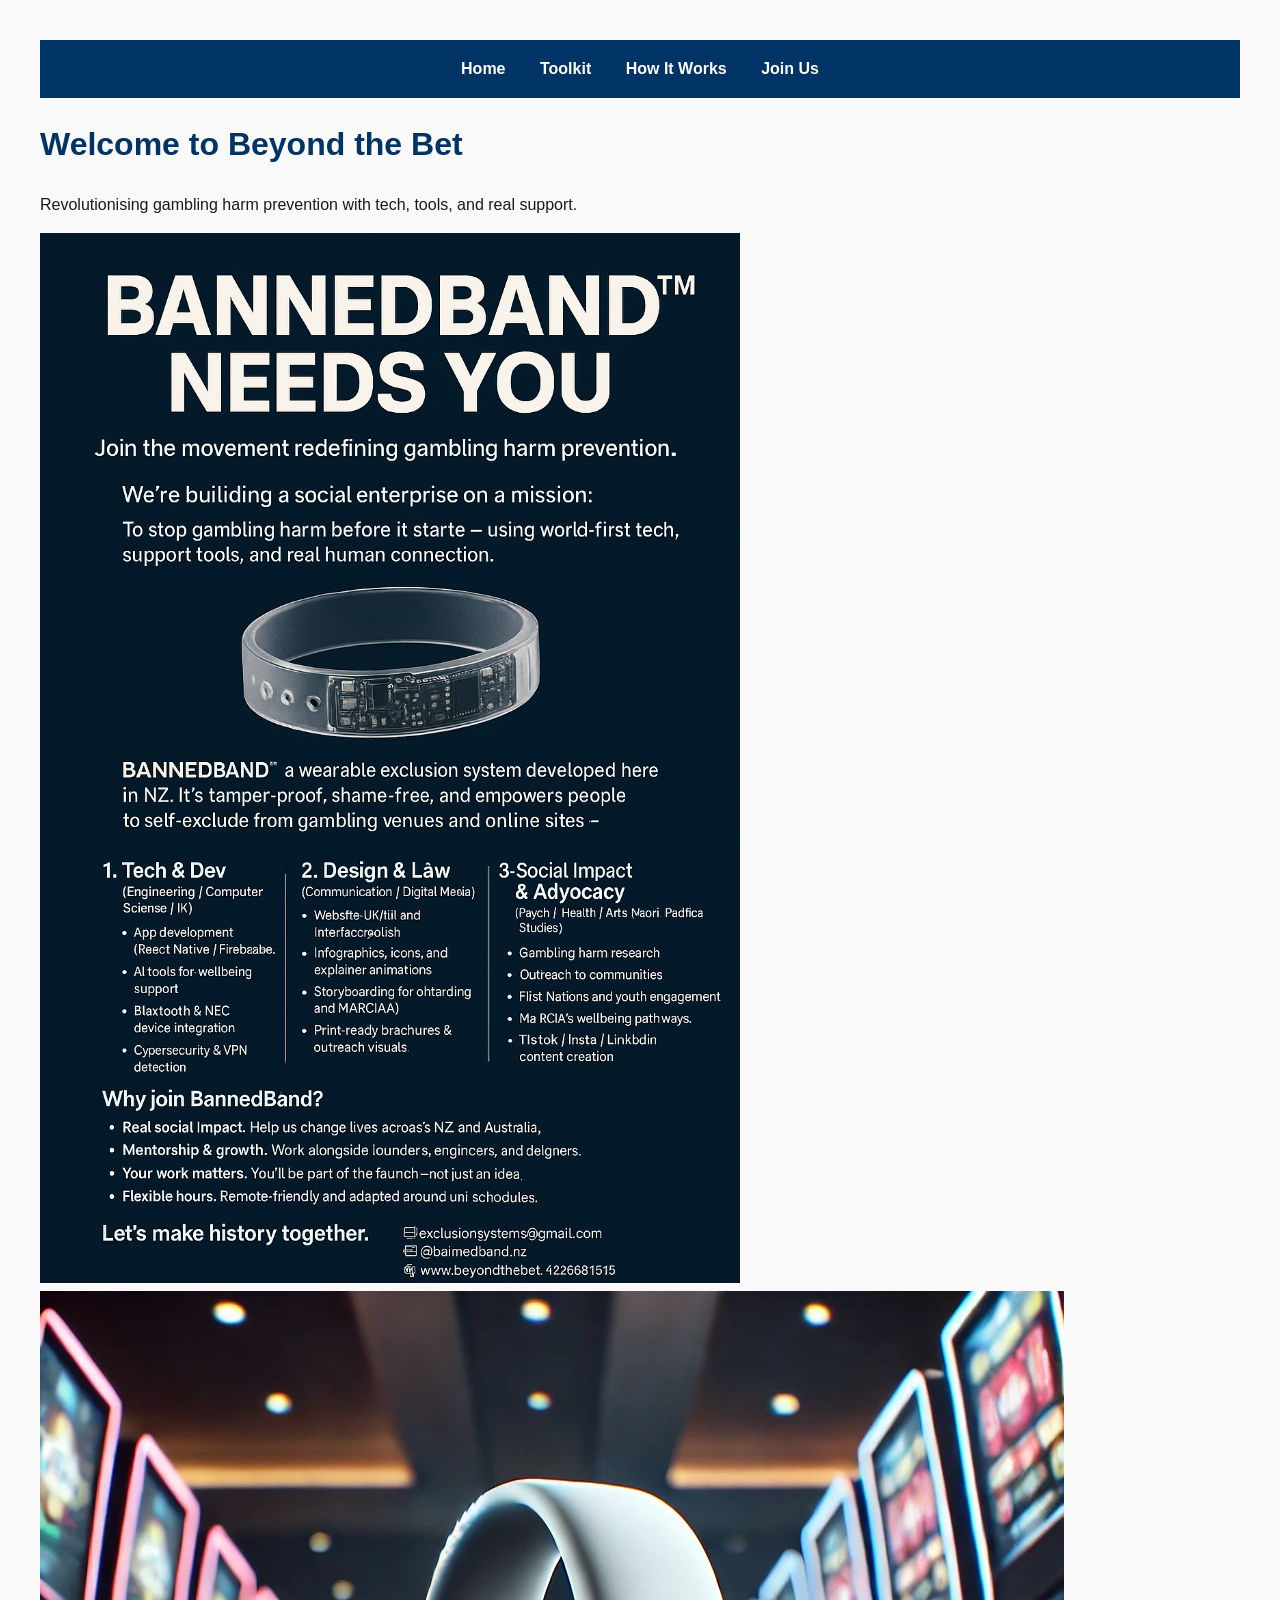
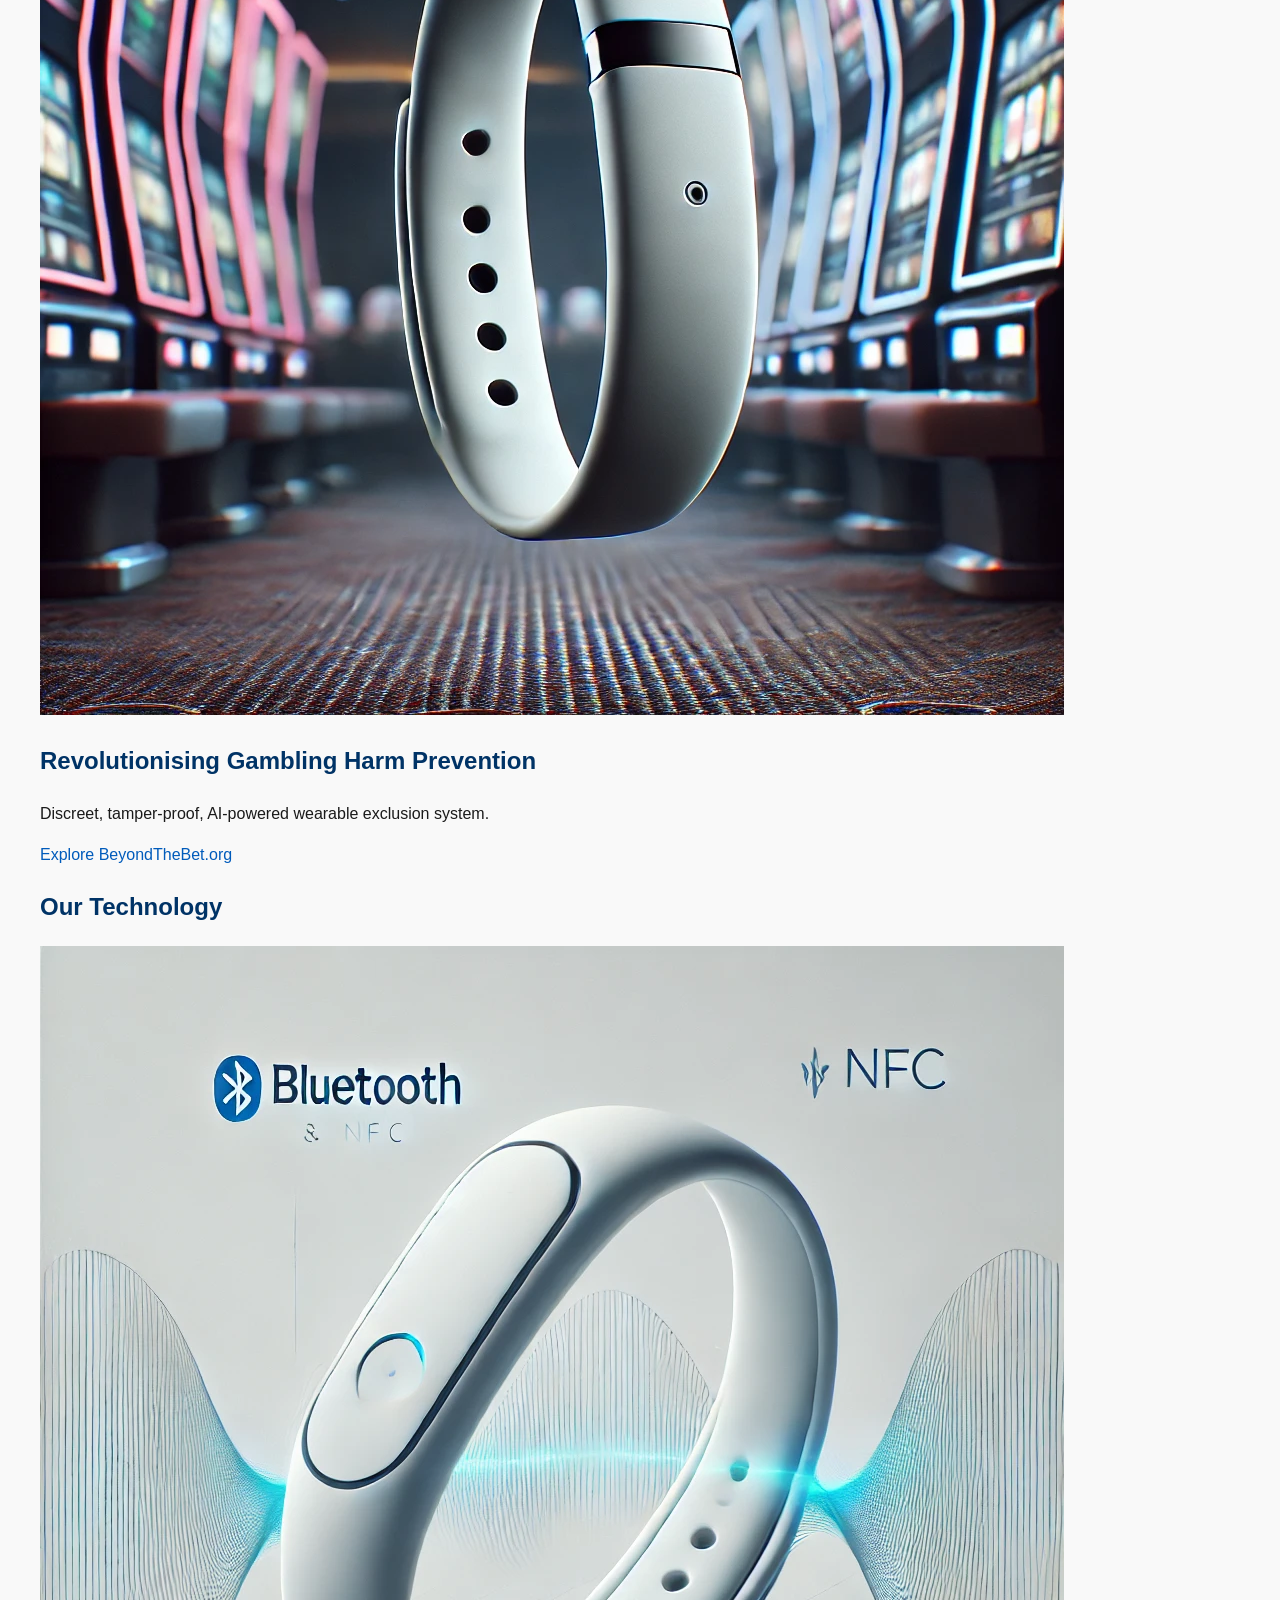
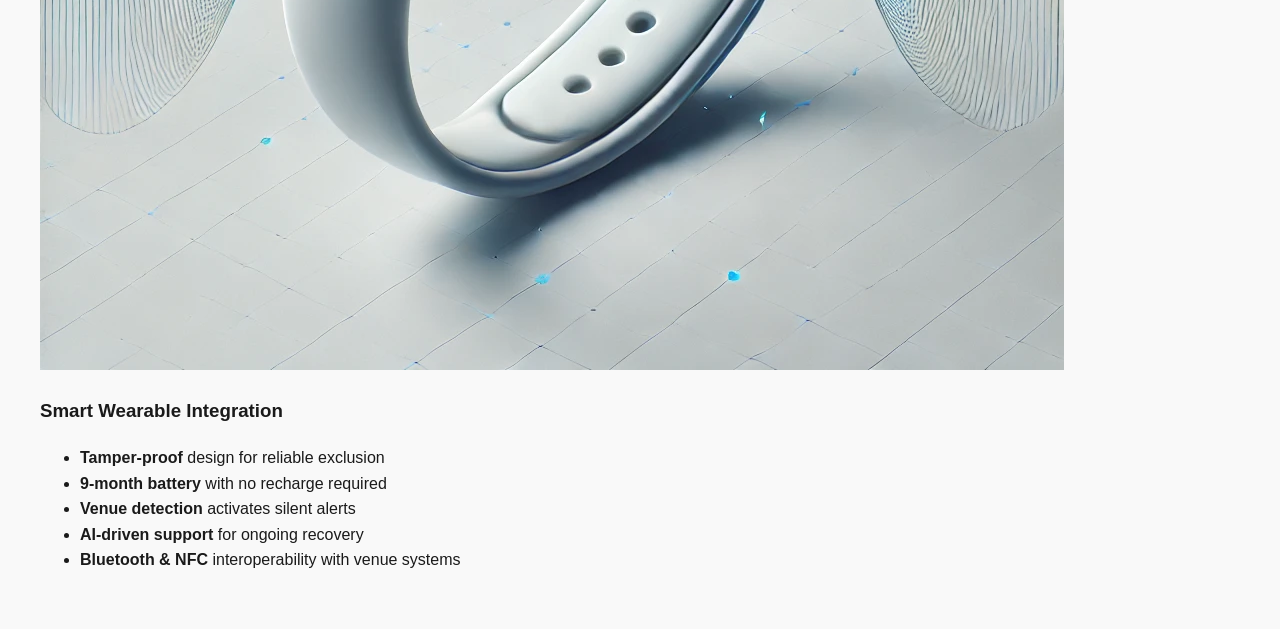
==== index.html @ adf315ad "Initial commit: full public Beyond the Bet site" ====
<!DOCTYPE html>
    <html lang="en"><head><meta charset="UTF-8"><title>Beyond the Bet</title>
    <link rel="stylesheet" href="style.css"></head>
    <body>
<nav>
  <a href="index.html">Home</a>
  <a href="tools.html">Toolkit</a>
  <a href="system.html">How It Works</a>
  <a href="join.html">Join Us</a>
</nav>

    <h1>Welcome to Beyond the Bet</h1>
    <p>Revolutionising gambling harm prevention with tech, tools, and real support.</p>
    <img src="BannedBand Recruitment Poster Design.png" alt="Recruitment Poster" style="width:100%;max-width:700px;">
    
<!-- Hero Section -->
<section class="hero-section bg-black text-white py-16 px-6 text-center">
  <img src="hero_bannedband.webp" alt="BannedBand in casino environment" class="mx-auto w-full max-w-4xl rounded-xl shadow-lg mb-8" />
  <h1 class="text-4xl font-bold mb-4">Revolutionising Gambling Harm Prevention</h1>
  <p class="text-lg max-w-2xl mx-auto">Discreet, tamper-proof, AI-powered wearable exclusion system.</p>
  <a href="/" class="mt-6 inline-block bg-blue-600 text-white font-semibold py-2 px-6 rounded-full hover:bg-blue-700 transition">Explore BeyondTheBet.org</a>
</section>

<!-- Technology Section -->
<section class="technology-section bg-white text-black py-16 px-6">
  <h2 class="text-3xl font-bold text-center mb-8">Our Technology</h2>
  <div class="max-w-5xl mx-auto grid md:grid-cols-2 gap-12 items-center">
    <img src="tech_bluetooth_nfc.webp" alt="Bluetooth and NFC wearable technology" class="rounded-xl shadow-lg">
    <div>
      <h3 class="text-2xl font-semibold mb-4">Smart Wearable Integration</h3>
      <ul class="space-y-2 list-disc list-inside text-lg">
        <li><strong>Tamper-proof</strong> design for reliable exclusion</li>
        <li><strong>9-month battery</strong> with no recharge required</li>
        <li><strong>Venue detection</strong> activates silent alerts</li>
        <li><strong>AI-driven support</strong> for ongoing recovery</li>
        <li><strong>Bluetooth & NFC</strong> interoperability with venue systems</li>
      </ul>
    </div>
  </div>
</section>

</body></html>
---- style.css ----
body {
  background: #f9f9f9;
  font-family: 'Segoe UI', sans-serif;
  color: #1a1a1a;
  padding: 2rem;
  line-height: 1.6;
}
h1, h2 {
  color: #003366;
}
a {
  color: #005bbb;
  text-decoration: none;
}
a:hover {
  text-decoration: underline;
}
nav {
  background: #003366;
  padding: 1rem;
  text-align: center;
}
nav a {
  margin: 0 15px;
  color: white;
  font-weight: bold;
}
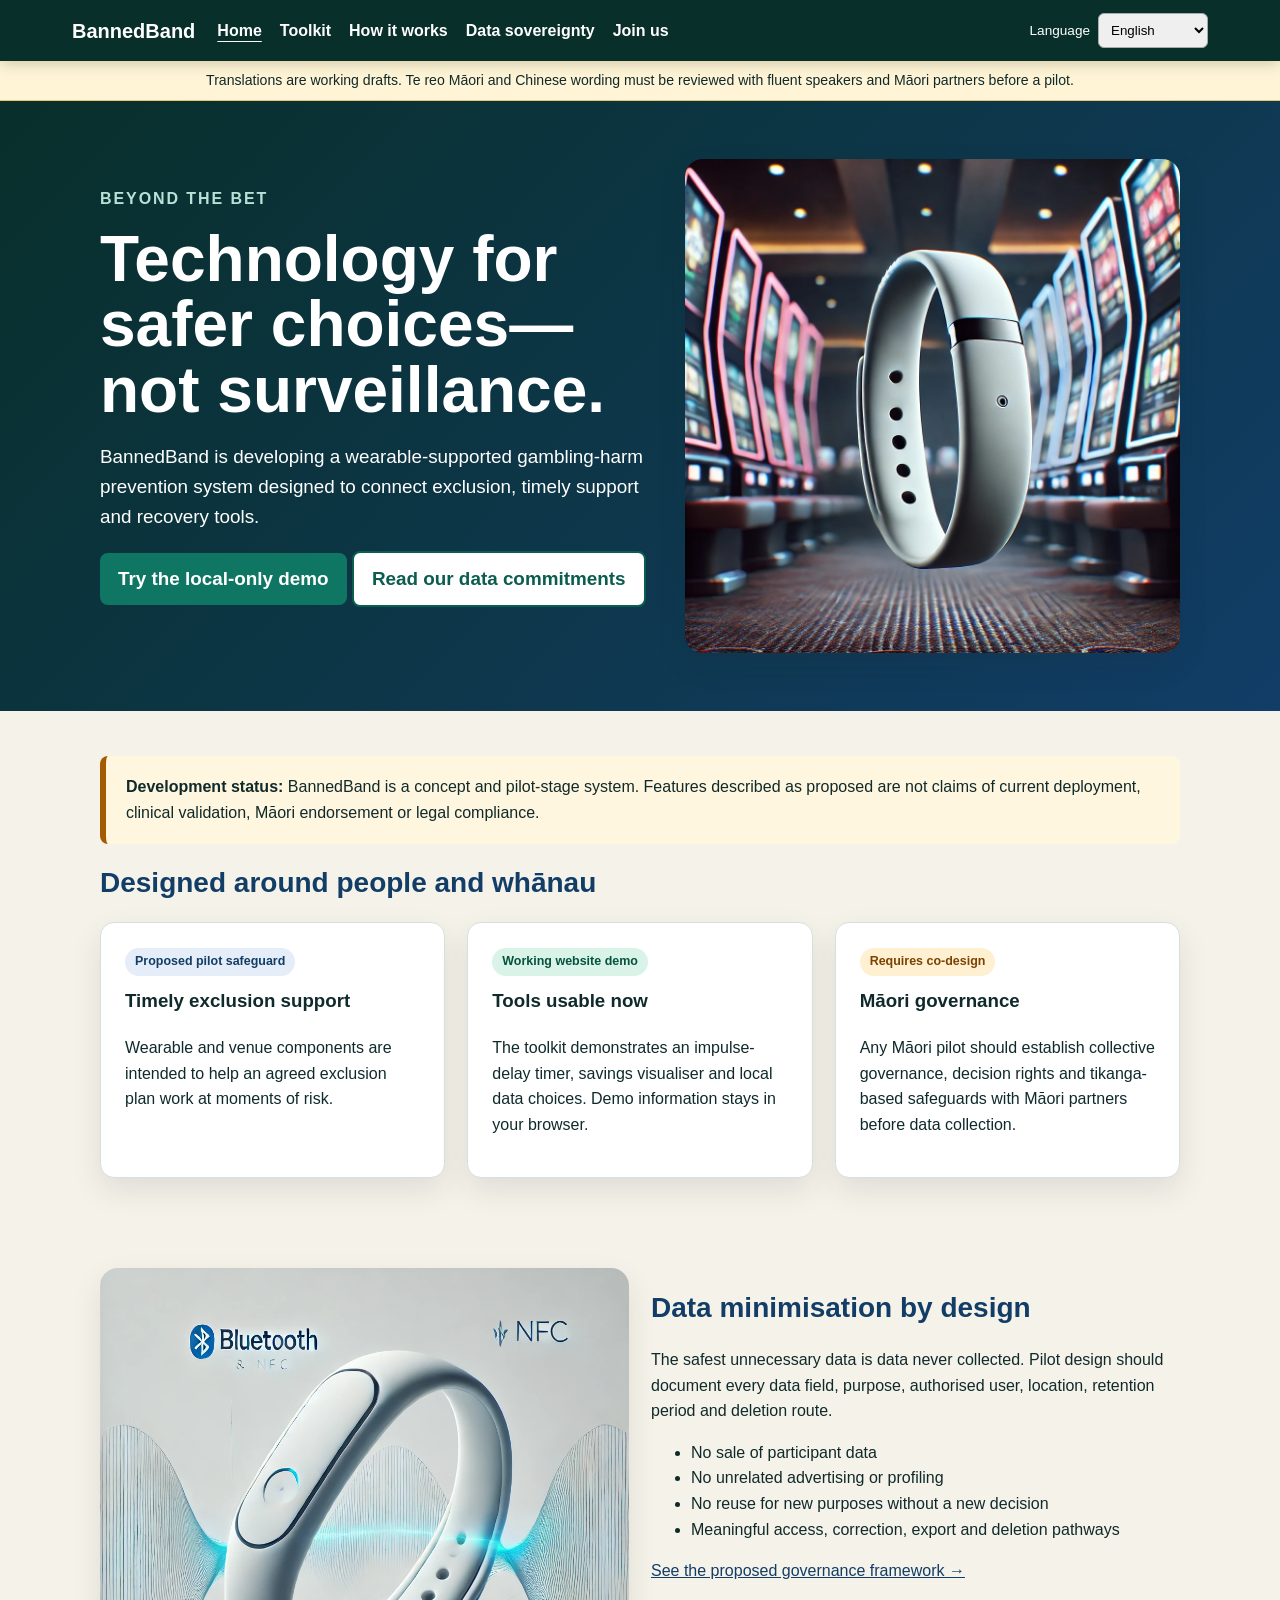
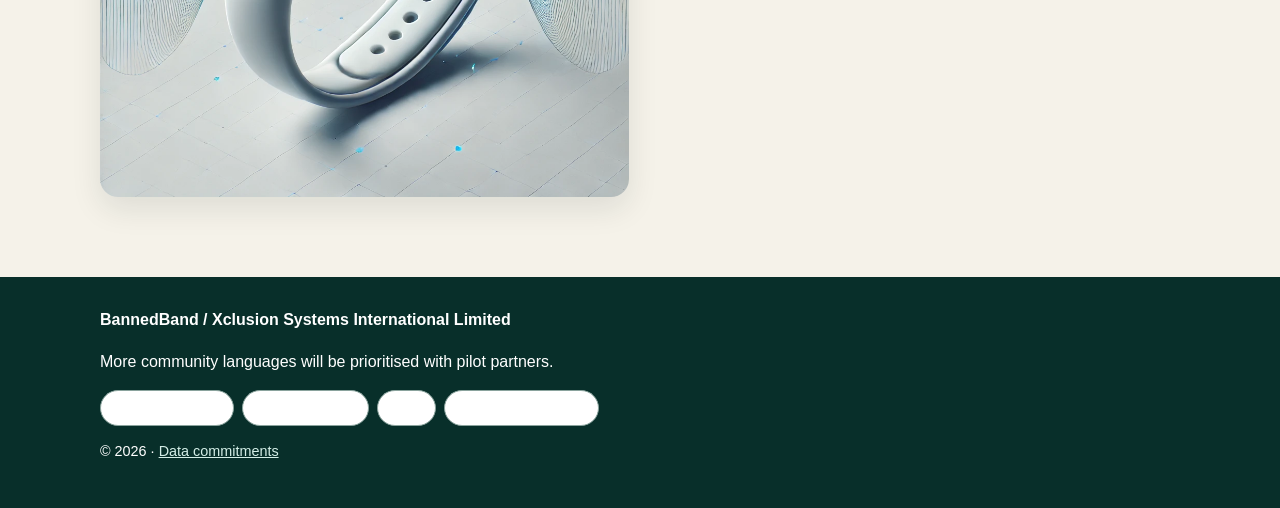
==== commit 6dd1e567: "Add Māori data sovereignty and multilingual privacy-first demo" ====
--- a/index.html
+++ b/index.html
@@ -1,44 +1 @@
-
-    <!DOCTYPE html>
-    <html lang="en"><head><meta charset="UTF-8"><title>Beyond the Bet</title>
-    <link rel="stylesheet" href="style.css"></head>
-    <body>
-<nav>
-  <a href="index.html">Home</a>
-  <a href="tools.html">Toolkit</a>
-  <a href="system.html">How It Works</a>
-  <a href="join.html">Join Us</a>
-</nav>
-
-    <h1>Welcome to Beyond the Bet</h1>
-    <p>Revolutionising gambling harm prevention with tech, tools, and real support.</p>
-    <img src="BannedBand Recruitment Poster Design.png" alt="Recruitment Poster" style="width:100%;max-width:700px;">
-    
-<!-- Hero Section -->
-<section class="hero-section bg-black text-white py-16 px-6 text-center">
-  <img src="hero_bannedband.webp" alt="BannedBand in casino environment" class="mx-auto w-full max-w-4xl rounded-xl shadow-lg mb-8" />
-  <h1 class="text-4xl font-bold mb-4">Revolutionising Gambling Harm Prevention</h1>
-  <p class="text-lg max-w-2xl mx-auto">Discreet, tamper-proof, AI-powered wearable exclusion system.</p>
-  <a href="/" class="mt-6 inline-block bg-blue-600 text-white font-semibold py-2 px-6 rounded-full hover:bg-blue-700 transition">Explore BeyondTheBet.org</a>
-</section>
-
-<!-- Technology Section -->
-<section class="technology-section bg-white text-black py-16 px-6">
-  <h2 class="text-3xl font-bold text-center mb-8">Our Technology</h2>
-  <div class="max-w-5xl mx-auto grid md:grid-cols-2 gap-12 items-center">
-    <img src="tech_bluetooth_nfc.webp" alt="Bluetooth and NFC wearable technology" class="rounded-xl shadow-lg">
-    <div>
-      <h3 class="text-2xl font-semibold mb-4">Smart Wearable Integration</h3>
-      <ul class="space-y-2 list-disc list-inside text-lg">
-        <li><strong>Tamper-proof</strong> design for reliable exclusion</li>
-        <li><strong>9-month battery</strong> with no recharge required</li>
-        <li><strong>Venue detection</strong> activates silent alerts</li>
-        <li><strong>AI-driven support</strong> for ongoing recovery</li>
-        <li><strong>Bluetooth & NFC</strong> interoperability with venue systems</li>
-      </ul>
-    </div>
-  </div>
-</section>
-
-</body></html>
-    +<!doctype html><html lang="en"><head><meta charset="utf-8"><meta name="viewport" content="width=device-width,initial-scale=1"><meta name="description" content="BannedBand is developing a wearable-supported gambling-harm prevention system with privacy and Māori data sovereignty built into pilot design."><title>BannedBand — Beyond the Bet</title><link rel="stylesheet" href="style.css"><script src="app.js" defer></script></head><body data-page="home"><main id="main"><section class="hero"><div class="hero-inner hero-grid"><div><div class="eyebrow">Beyond the Bet</div><h1>Technology for safer choices—not surveillance.</h1><p>BannedBand is developing a wearable-supported gambling-harm prevention system designed to connect exclusion, timely support and recovery tools.</p><p><a class="button" href="toolkit.html">Try the local-only demo</a> <a class="button ghost" href="sovereignty.html">Read our data commitments</a></p></div><img src="hero_bannedband.webp" alt="Concept image of the BannedBand wearable in a gaming environment"></div></section><section><div class="container"><div class="callout warning"><strong>Development status:</strong> BannedBand is a concept and pilot-stage system. Features described as proposed are not claims of current deployment, clinical validation, Māori endorsement or legal compliance.</div><h2>Designed around people and whānau</h2><div class="grid grid-3"><article class="card"><span class="status proposed">Proposed pilot safeguard</span><h3>Timely exclusion support</h3><p>Wearable and venue components are intended to help an agreed exclusion plan work at moments of risk.</p></article><article class="card"><span class="status live">Working website demo</span><h3>Tools usable now</h3><p>The toolkit demonstrates an impulse-delay timer, savings visualiser and local data choices. Demo information stays in your browser.</p></article><article class="card"><span class="status codesign">Requires co-design</span><h3>Māori governance</h3><p>Any Māori pilot should establish collective governance, decision rights and tikanga-based safeguards with Māori partners before data collection.</p></article></div></div></section><section><div class="container grid grid-2"><img class="feature-img" src="tech_bluetooth_nfc.webp" alt="Concept illustration of Bluetooth and NFC wearable technology"><div><h2>Data minimisation by design</h2><p>The safest unnecessary data is data never collected. Pilot design should document every data field, purpose, authorised user, location, retention period and deletion route.</p><ul><li>No sale of participant data</li><li>No unrelated advertising or profiling</li><li>No reuse for new purposes without a new decision</li><li>Meaningful access, correction, export and deletion pathways</li></ul><a href="sovereignty.html">See the proposed governance framework →</a></div></div></section></main></body></html>
--- a/style.css
+++ b/style.css
@@ -1,28 +1 @@
-
-body {
-  background: #f9f9f9;
-  font-family: 'Segoe UI', sans-serif;
-  color: #1a1a1a;
-  padding: 2rem;
-  line-height: 1.6;
-}
-h1, h2 {
-  color: #003366;
-}
-a {
-  color: #005bbb;
-  text-decoration: none;
-}
-a:hover {
-  text-decoration: underline;
-}
-nav {
-  background: #003366;
-  padding: 1rem;
-  text-align: center;
-}
-nav a {
-  margin: 0 15px;
-  color: white;
-  font-weight: bold;
-}
+:root{--ink:#102a2b;--green:#0b5d4f;--green2:#0f7664;--blue:#123d67;--cream:#f5f2e9;--white:#fff;--line:#d7dfdc;--amber:#a45b00;--red:#9b2c2c;--shadow:0 12px 30px rgba(16,42,43,.10)}*{box-sizing:border-box}html{scroll-behavior:smooth}body{margin:0;background:var(--cream);color:var(--ink);font-family:Arial,"Segoe UI",sans-serif;line-height:1.6}a{color:var(--blue)}a:focus,button:focus,select:focus,input:focus{outline:3px solid #f5b942;outline-offset:2px}.site-header{background:#082f2a;color:white;position:sticky;top:0;z-index:10;box-shadow:0 3px 14px rgba(0,0,0,.18)}.header-inner{max-width:1180px;margin:auto;display:flex;align-items:center;gap:22px;padding:13px 22px}.brand{color:white;text-decoration:none;font-weight:800;font-size:1.25rem;white-space:nowrap}.nav{display:flex;gap:18px;flex:1;flex-wrap:wrap}.nav a{color:white;text-decoration:none;font-weight:700}.nav a:hover,.nav a[aria-current=page]{text-decoration:underline;text-underline-offset:5px}.language{display:flex;align-items:center;gap:8px}.language label{font-size:.85rem}.language select{max-width:190px;padding:8px;border-radius:6px;border:1px solid #aaa}.translation-note{background:#fff5d6;border-bottom:1px solid #e3ca72;padding:8px 22px;text-align:center;font-size:.88rem}.skip{position:absolute;left:-9999px}.skip:focus{left:12px;top:12px;background:white;padding:8px;z-index:99}.hero{background:linear-gradient(135deg,#082f2a,#123d67);color:white;padding:58px 22px}.hero-inner,.container{max-width:1080px;margin:auto}.hero-grid{display:grid;grid-template-columns:1.05fr .95fr;gap:38px;align-items:center}.eyebrow{text-transform:uppercase;letter-spacing:.12em;font-weight:800;color:#b8e2d8}.hero h1{font-size:clamp(2.25rem,5vw,4.4rem);line-height:1.02;margin:.25em 0}.hero p{font-size:1.18rem;max-width:680px}.hero img,.feature-img{width:100%;border-radius:18px;box-shadow:var(--shadow)}main section{padding:45px 22px}.container h1,.container h2{color:var(--blue);line-height:1.15}.container h1{font-size:clamp(2rem,4vw,3.2rem)}.container h2{font-size:1.75rem}.lead{font-size:1.15rem;max-width:800px}.grid{display:grid;gap:22px}.grid-2{grid-template-columns:repeat(2,minmax(0,1fr))}.grid-3{grid-template-columns:repeat(3,minmax(0,1fr))}.card{background:white;border:1px solid var(--line);border-radius:14px;padding:24px;box-shadow:var(--shadow)}.card h2,.card h3{margin-top:0}.status{display:inline-block;border-radius:999px;padding:4px 10px;font-weight:800;font-size:.78rem;margin-bottom:10px}.status.live{background:#d9f3e8;color:#07523f}.status.proposed{background:#e5edf8;color:#123d67}.status.codesign{background:#fff0d2;color:#7b4200}.button{display:inline-block;background:var(--green2);color:white;text-decoration:none;border:0;border-radius:8px;padding:11px 18px;font-weight:800;cursor:pointer}.button:hover{background:var(--green)}.button.secondary{background:var(--blue)}.button.ghost{background:white;color:var(--green);border:2px solid var(--green)}.callout{border-left:6px solid var(--green2);background:#e8f5f1;padding:18px 20px;border-radius:8px}.warning{border-left-color:var(--amber);background:#fff6df}.principles{counter-reset:p;list-style:none;padding:0}.principles li{counter-increment:p;background:white;border:1px solid var(--line);border-radius:10px;margin:12px 0;padding:16px 18px 16px 58px;position:relative}.principles li:before{content:counter(p);position:absolute;left:16px;top:14px;background:var(--green);color:white;border-radius:50%;width:30px;height:30px;text-align:center;line-height:30px;font-weight:bold}.demo-panel{background:white;border:1px solid var(--line);border-radius:14px;padding:24px;margin:18px 0}.field{margin:18px 0}.field label,.field legend{font-weight:800;display:block;margin-bottom:7px}.field input[type=number],.field input[type=text],.field select{width:100%;max-width:560px;padding:11px;border:1px solid #869793;border-radius:7px}.choice{display:block;padding:10px 12px;margin:8px 0;border:1px solid var(--line);border-radius:8px}.receipt{white-space:pre-wrap;background:#f1f4f3;border:1px solid var(--line);padding:14px;border-radius:8px;min-height:52px}.small{font-size:.9rem}.muted{color:#536763}.footer{background:#082f2a;color:white;padding:30px 22px;margin-top:35px}.footer-inner{max-width:1080px;margin:auto}.footer a{color:#d4eee7}.lang-roadmap{display:flex;gap:8px;flex-wrap:wrap}.pill{border:1px solid #8aa39d;border-radius:999px;padding:4px 10px;background:white}.sr-status{min-height:1.7em;font-weight:800;color:var(--green)}@media(max-width:850px){.header-inner{align-items:flex-start;flex-wrap:wrap}.nav{order:3;width:100%}.language{margin-left:auto}.hero-grid,.grid-2,.grid-3{grid-template-columns:1fr}.hero{padding-top:38px}}@media(max-width:520px){.nav{gap:12px;font-size:.92rem}.language{width:100%;margin:0}.language select{flex:1}.hero h1{font-size:2.3rem}}@media print{.site-header,.translation-note,.footer,.button{display:none}body{background:white}.card,.demo-panel{box-shadow:none;break-inside:avoid}}
